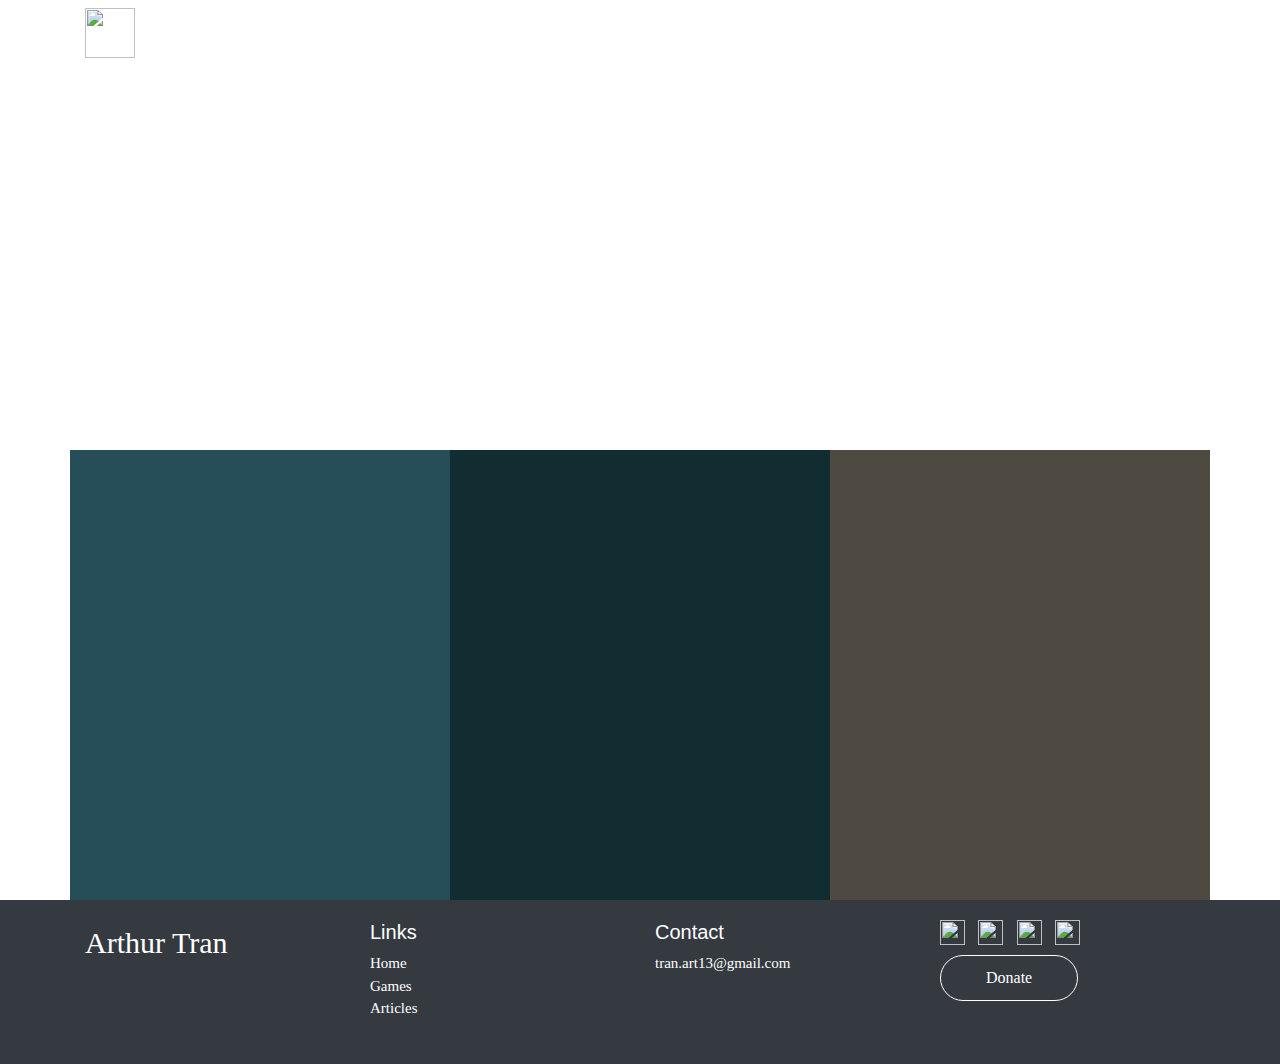
==== index.html @ 09adbec2 "Working on homepage" ====
<!DOCTYPE html>
<html>
<head>
	<meta http-equiv="X-UA-Compatible" content="IE=edge">
	<meta name="viewport" content="width = device-width, initial-scale = 1">

	<link rel="stylesheet" type="text/css" href="css/bootstrap.css">
	<link rel="stylesheet" type="text/css" href="css/main.css">
	<link rel="icon" type="image/png" href="images/iconTab.png">
	<link rel="shortcut icon" type="image/png" href="images/iconTab.png">
	<link rel="shortcut icon" href="Images/iconTab.png" type="image/png">
	<link rel="icon" href="Images/iconTab.png" type="image/png">

	<title>Arthur Tran</title>

</head>
<body>

<!-- The head of the home page -->
<div class="jumbotron-fluid text-center">
	<!-- Navigation Bar -->
	<nav class="navbar navbar-expand-lg navbar-light bg-primary">
		<div class="container">
			<a href="index.html"><img src="images/icon.png" id="iconsNav"></a>
  			<a class="navbar-brand" href="index.html">&nbsp&nbsp&nbspArthur Tran</a>
  			<button class="navbar-toggler" type="button" data-toggle="collapse" data-target="#navbarSupportedContent" aria-controls="navbarSupportedContent" aria-expanded="false" aria-label="Toggle navigation">
    			<span class="navbar-toggler-icon"></span>
  			</button>
  			
  			<div class="collapse navbar-collapse" id="navbarSupportedContent">
    			<ul class="navbar-nav ml-auto">
      				<li class="nav-item active">
        				<a class="nav-link active" href="#">Home</a>
      				</li>
      				<li class="nav-item">
        				<a class="nav-link" href="games.html">Games</a>
      				</li>
      				<li class="nav-item">
        				<a class="nav-link" href="articles.html">Articles</a>
      				</li>
      				<li class="nav-item">
        				<a class="nav-link" href="#">Porfolio</a>
      				</li>
      				<li class="nav-item">
        				<a class="nav-link" href="#">Contact</a>
      				</li>
    			</ul>
			</div>
		</div>
	</nav>

	<div class="container">
		<div class="d-none d-sm-block">
			<h1>Arthur Tran</h1>
		</div>
		<p id="homeHead">
		<!-- Game Developer &nbsp|&nbsp Web Developer &nbsp|&nbsp Java Developer -->
		A guy who writes a lot of code. 
		</p>
	<!-- <p>
		<a href="https://github.com/atran06" target="blank">
			<button type="button" class="btn btn-outline-secondary btn-lg">GitHub</button>
		</a>
		<a href="games.html">
			<button type="button" class="btn btn-outline-secondary btn-lg">Games</button>
		</a>
		<a href="articles.html">
			<button type="button" class="btn btn-outline-secondary btn-lg">Articles</button>
		</a>
		<button data-toggle="collapse" data-target="#headContact" type="button" class="btn btn-outline-secondary btn-lg">Contact</button>
		<div id="headContact" class="collapse">
			<p>
				Email: 
				<address>
					<a href="malito:tran.art13@gmail.com" id="contactHe">tran.art13@gmail.com</a>
				</address>
			</p>
		</div>
	</p> -->
	</div>
</div>

<!-- Body of the page -->
<div class="container text-center">
	<div class="row">

		<!-- <div class="col-xs-12 col-sm-12 col-md-12 col-lg-12 col-xl-12">
			<h3 id="about">Hi!</h3>
			<p id="aboutContent">
				I'm a web and game developer based in San Jose, California. I making and designing things from websites to video games.
			</p>
			<hr>
			<h3 id="about">My Work</h3>
			<p id="aboutContent">
				Check out some other sites I've created and other code I wrote that might be interesting.
			</p>
			<a href="#">
				<button type="button" class="btn btn-outline-dark btn-md" id="roundBtn">Portfolio</button>
			</a>
			<hr>
			<h3 id="about">Games</h3>
			<p id="aboutContent">
				If you like playing games, go checkout some games I've made.
			</p>
			<a href="games.html">
				<button type="button" class="btn btn-outline-dark btn-md" id="roundBtn">Games</button>
			</a>

			<h3 id="about">Business Inquiries</h3>
			<p id="aboutContent">
				I am currently available for freelance work. You can send me an email by clicking the button below.
			</p>
			<a href="mailto:tran.art13@gmail.com">
				<button type="button" class="btn btn-outline-dark btn-md" id="roundBtn">Email me!</button>
			</a> -->

			<div class="col-xs-12 col-sm-12 col-md-4 col-lg-4 col-xl-4" id="left">
				
			</div>

			<div class="col-xs-12 col-sm-12 col-md-4 col-lg-4 col-xl-4" id="middle">
				
			</div>

			<div class="col-xs-12 col-sm-12 col-md-4 col-lg-4 col-xl-4" id="right">
				
			</div>

			<!-- <h3 id="about">Links</h3> -->
			
			<!-- <p id="aboutContentLink"><a href="https://www.youtube.com/channel/UCxjQ1tR8lkMkW-9C2XBiQLQ" target="blank">YouTube</a></p>
			<hr id="aboutSideHome"><br>
			
			<p id="aboutContentLink"><a href="https://www.instagram.com/arthur_tran" target="blank">Instagram</a></p>
			<hr id="aboutSideHome"><br>
			
			<p id="aboutContentLink"><a href="https://github.com/atran06" target="blank">GitHub</a></p>
			<hr id="aboutSideHome"><br>
			
			<p id="aboutContentLink"><a href="https://www.paypal.me/atran06">Donate</a></p>
			<hr id="aboutSideHome"><br> -->

			<!-- <a href="https://www.youtube.com/channel/UCxjQ1tR8lkMkW-9C2XBiQLQ" target="blank">
				<button type="button" class="btn btn-outline-dark btn-md" id="roundBtn">YouTube</button>
			</a>
			<a href="https://www.instagram.com/arthur_tran" target="blank">
				<button type="button" class="btn btn-outline-dark btn-md" id="roundBtn">Instagram</button>
			</a>
			<a href="https://github.com/atran06" target="blank">
				<button type="button" class="btn btn-outline-dark btn-md" id="roundBtn">GitHub</button>
			</a>
			<a href="https://www.paypal.me/atran06">
				<button type="button" class="btn btn-outline-primary btn-md" id="roundBtn">Donate</button>
			</a> -->
		</div>
	</div>
</div>

<div id="footerHome">
	<div class="container">
		<div class="row">
			<div class="col-sm-3">
				<p id="footerHead">Arthur Tran</p>
				<div id="showHide">
					<hr id="footerLine">
				</div>
			</div>

			<div class="col-sm-3">
				<h3 id="footerLinkHead">Links</h3>
				<div id="footerLinks">
					<a id="footLink" href="index.html">Home</a><br>
					<a id="footLink" href="games.html">Games</a><br>
					<a id="footLink" href="articles.html">Articles</a><br>
				</div>
				<br>
				<div id="showHide">
					<hr id="footerLine">
				</div>
			</div>

			<div class="col-sm-3">
				<h3 id="footerLinkHead">Contact</h3>
				<p id="footerLinks">tran.art13@gmail.com</p>
				<br>
				<div id="showHide">
					<hr id="footerLine">
				</div>
			</div>
			<div class="col-md-3">
				<img src="images/ig.png" id="footerIcons">&nbsp&nbsp
				<img src="images/twitter.png" id="footerIcons">&nbsp&nbsp
				<img src="images/youtube.png" id="footerIcons">&nbsp&nbsp
				<img src="images/github.png" id="footerIcons">&nbsp&nbsp
				<br>
				<div class="text-left">
					<a href="https://www.paypal.me/atran06">
						<button type="button" class="btn btn-outline-secondary btn-md" id="roundBtn">Donate</button>	
					</a>
				</div>
			</div>
			<div id="showHide">
					<hr id="footerLine">
			</div>
		</div>
	</div>
</div>

<script src="https://code.jquery.com/jquery-3.2.1.slim.min.js"></script>
<script src="https://maxcdn.bootstrapcdn.com/bootstrap/4.0.0/js/bootstrap.min.js"></script>

</body>
</html>
---- css/main.css ----
@font-face {
	font-family: "Ubuntu";
	src: url("../fonts/ubuntu-regular.ttf");
}
body {
	background-color: white;
}
h1 {
	font-family: "Ubuntu";
	padding-top: 10vh;
	font-size: 100px;
	color: white;
}
p {
	font-family: "Ubuntu";
	font-size: 30px;
	color: white;
	margin: 0;
}
#homeHead {
	font-family: "Ubuntu";
	font-size: 30px;
	color: white;
	padding-bottom: 100px;
}
#feature {
	background-color: #70abaf;
	margin: 0px;
	height: 20vh;
}
#featImg {
	height: 150px;
}
@media (max-width: 548px){
	#feature {
	background-color: #70abaf;
	margin: 0px;
	height: 30vh;
	}
}
@media only screen and (max-width: 768px min-width: 575px) {
	#homeHead {
		font-family: "Ubuntu";
		font-size: 30px;
		color: white;
	}
}
@media only screen and (max-width: 575px) {
	#homeHead {
		font-family: "Ubuntu";
		font-size: 30px;
		color: white;
		margin-top: 100px;
	}
}
#left {
	background-color: #254e58;
	height: 50vh;
}
#middle {
	background-color: #112d32;
	height: 50vh;
}
#right {
	background-color: #4f4a41;
	height: 50vh;
}
#jumboDesc {
	padding-top: 100px;
	font-family: "Ubuntu";
	font-size: 30px;
	color: white;
}
/*The header for the about collumn*/
#about {
	font-family: "Ubuntu";
	padding: 50px 0 10px 0;
	font-size: 30px;
	color: #005c82;
}
/*Styling for the body of the about collumn*/
#aboutContent {
	font-family: "Ubuntu";
	color: black;
	font-size: 20px;
}
/*Styling the links at the collumn*/
#aboutContentLink {
	font-family: "Ubuntu";
	color: black;
	font-size: 18px;
}
/*Title for each post*/
#blogTitle {
	color: black;
	font-family: "Ubuntu";
	font-size: 30px;
	padding: 50px 0 0px 0;
}
/*The date and such under the title*/
#blogCap{
	font-family: "Ubuntu";
	color: black;
	font-size: 15px;
}
/*The body of the posts*/
#blogContent {
	font-family: "Ubuntu";
	font-size: 20px;
	color: black;
}
/*The lines on the side collumn for the home page*/
#aboutSideHome {
	margin: 0;
	padding: 0;
	width: 100%;
}
/*The lines for the side collumn for every other page*/
#aboutSide {
	margin-top: 0;
	border-color: black;
	width: 10%;
}
#footerLine {
	margin-top: 0;
	border-color: white;
	width: 100%;
}
/*Icon styling*/
#icons {
	width: 15px;
	height: 15px;
}
#iconsNav {
	width: 50px;
	height: 50px;
}
/*Headers for the other pages*/
#otherPGHead {
	font-family: "Ubuntu";
	padding-top: 50px;
	font-size: 100px;
	color: black;
}
/*Sub head for the other pages*/
#otherSubHead {
	font-family: "Ubuntu";
	font-size: 20px;
	color: black;
}
/*Drop down style*/
#seeAll {
	padding: 0 0 50px 0;
}
/*links*/
#navLinks {
	font-family: "Ubuntu";
	font-size: 20px;
	color: black;
	padding: 0 10px 0 0;
}
#navLinksOn {
	font-family: "Ubuntu";
	font-size: 20px;
	color: black;
	padding: 0 10px 0 0;
	text-decoration: underline;
}
#contactHe {
	color: white;
	font-size: 20px;
}
#footer {
	margin: 100px 0 0 0;
	padding: 20px 0 20px 0;
	background: #343a40;
}
#footerHome {
	margin: 0 0 0 0;
	padding: 20px 0 20px 0;
	background: #343a40;
}
#footerHead {
	font-size: 30px;
}
#footerLinkHead {
	font-size: 20px;
	color: white;
}
#footerLinks {
	margin: 0;
	color: white;
	font-size: 15px;
	list-style: none;
	text-decoration: none;
}
#footLink {
	color: white;
	transition: all 0.3s ease-in-out;
}
#footLink:hover {
	color: black;
	text-decoration-style: none;
	text-decoration: none;
	transition: all 0.3s ease-in-out;
}
#footerIcons {
	width: 25px;
	height: 25px;
}
#roundBtn {
	border-radius: 500px;
	padding: 10px 45px 10px 45px;
}
#showHide {
	display: none;
}
@media only screen and (max-width: 575px) { 
	#showHide {
		display: block;
	}
}
hr {
	margin-top: 50px;
	border-color: black;
	width: 25%;
}
a {
	font-family: "Ubuntu";
	text-decoration: none;
}		
li {
	font-family: "Ubuntu";
}
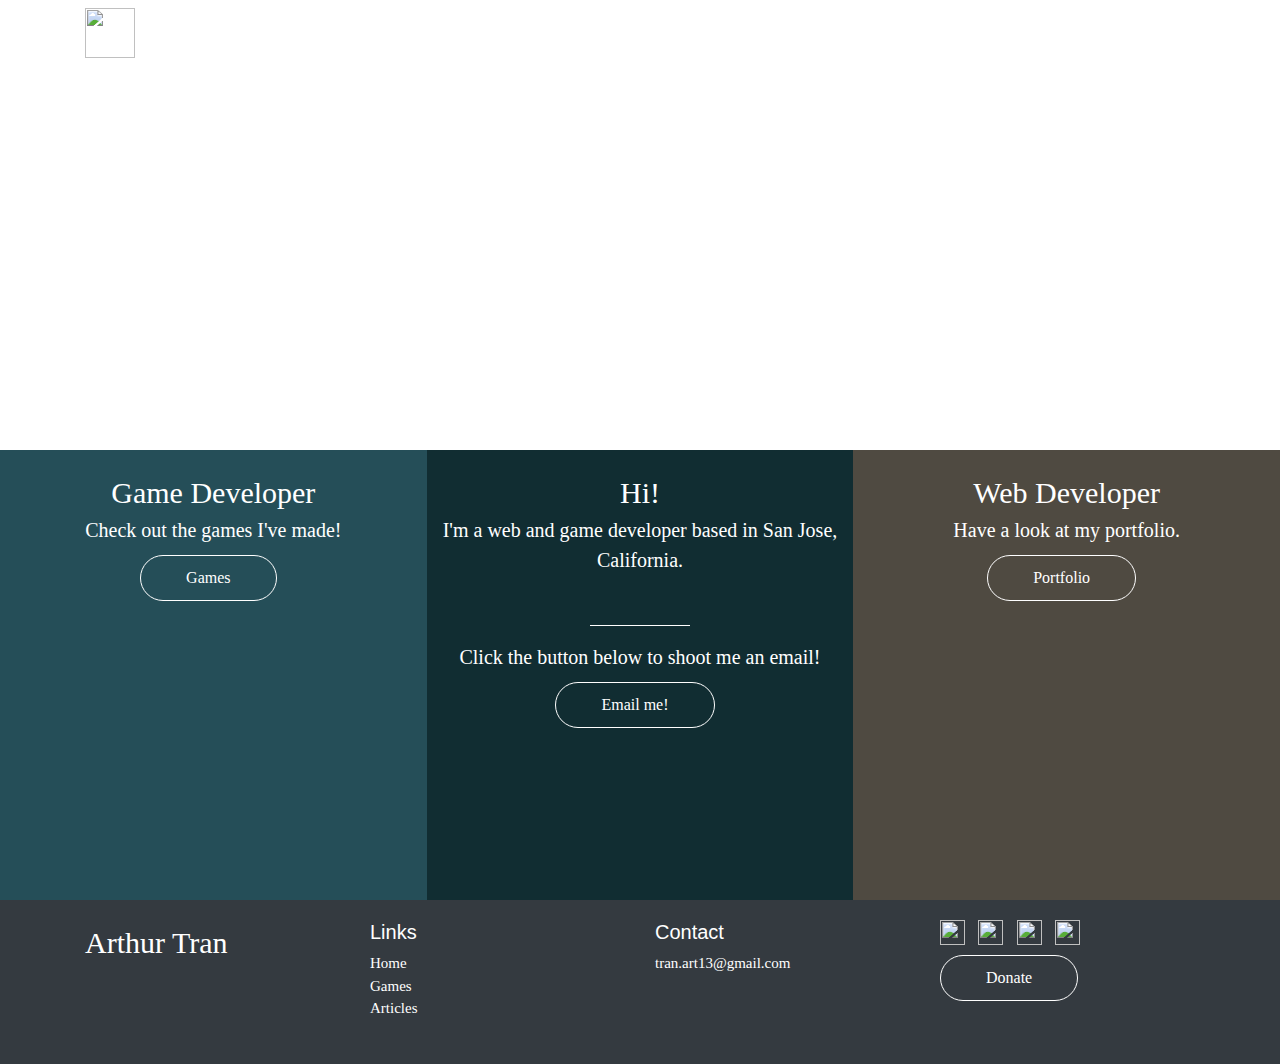
==== commit 8a738964: "Homepage makeover" ====
--- a/index.html
+++ b/index.html
@@ -81,7 +81,7 @@
 </div>
 
 <!-- Body of the page -->
-<div class="container text-center">
+<div class="container-fluid text-center">
 	<div class="row">
 
 		<!-- <div class="col-xs-12 col-sm-12 col-md-12 col-lg-12 col-xl-12">
@@ -115,15 +115,49 @@
 			</a> -->
 
 			<div class="col-xs-12 col-sm-12 col-md-4 col-lg-4 col-xl-4" id="left">
-				
+				<div id="thirdHead">
+					<p>Game Developer</p>
+					<div>
+						<p id="aboutContentWhite">
+							Check out the games I've made!
+						</p>
+						<a href="games.html">
+							<button type="button" class="btn btn-outline-secondary btn-md" id="roundBtn">Games</button>
+						</a>
+					</div>
+				</div>
 			</div>
 
 			<div class="col-xs-12 col-sm-12 col-md-4 col-lg-4 col-xl-4" id="middle">
-				
+				<div id="thirdHead">
+					<p>Hi!</p>
+					<div>
+						<p id="aboutContentWhite">
+							I'm a web and game developer based in San Jose, California.
+						</p>
+							<hr class="white">
+						<p id="aboutContentWhite">	
+							Click the button below to shoot me an email!
+						</p>
+						<a href="mailto:tran.art13@gmail.com">
+							<button type="button" class="btn btn-outline-secondary btn-md" id="roundBtn">Email me!</button>
+						</a>
+					</div>
+				</div>
 			</div>
 
 			<div class="col-xs-12 col-sm-12 col-md-4 col-lg-4 col-xl-4" id="right">
-				
+				<div id="thirdHead">
+					<p>Web Developer</p>
+					<div>
+						<p id="aboutContentWhite">
+							Have a look at my portfolio.
+						</p>
+						<a href="portfolio.html">
+							<button type="button" class="btn btn-outline-secondary btn-md" id="roundBtn">Portfolio</button>
+						</a>
+					</div>
+				</div>
 			</div>
 
 			<!-- <h3 id="about">Links</h3> -->
--- a/css/main.css
+++ b/css/main.css
@@ -22,14 +22,6 @@
 	font-size: 30px;
 	color: white;
 	padding-bottom: 100px;
-}
-#feature {
-	background-color: #70abaf;
-	margin: 0px;
-	height: 20vh;
-}
-#featImg {
-	height: 150px;
 }
 @media (max-width: 548px){
 	#feature {
@@ -53,6 +45,9 @@
 		margin-top: 100px;
 	}
 }
+#thirdHead {
+	padding-top: 20px;
+}
 #left {
 	background-color: #254e58;
 	height: 50vh;
@@ -82,6 +77,11 @@
 #aboutContent {
 	font-family: "Ubuntu";
 	color: black;
+	font-size: 20px;
+}
+#aboutContentWhite {
+	font-family: "Ubuntu";
+	color: white;
 	font-size: 20px;
 }
 /*Styling the links at the collumn*/
@@ -211,9 +211,14 @@
 #roundBtn {
 	border-radius: 500px;
 	padding: 10px 45px 10px 45px;
+	margin-bottom: 10px;
 }
 #showHide {
 	display: none;
+}
+.white {
+	color: white;
+	border-color: white;
 }
 @media only screen and (max-width: 575px) { 
 	#showHide {
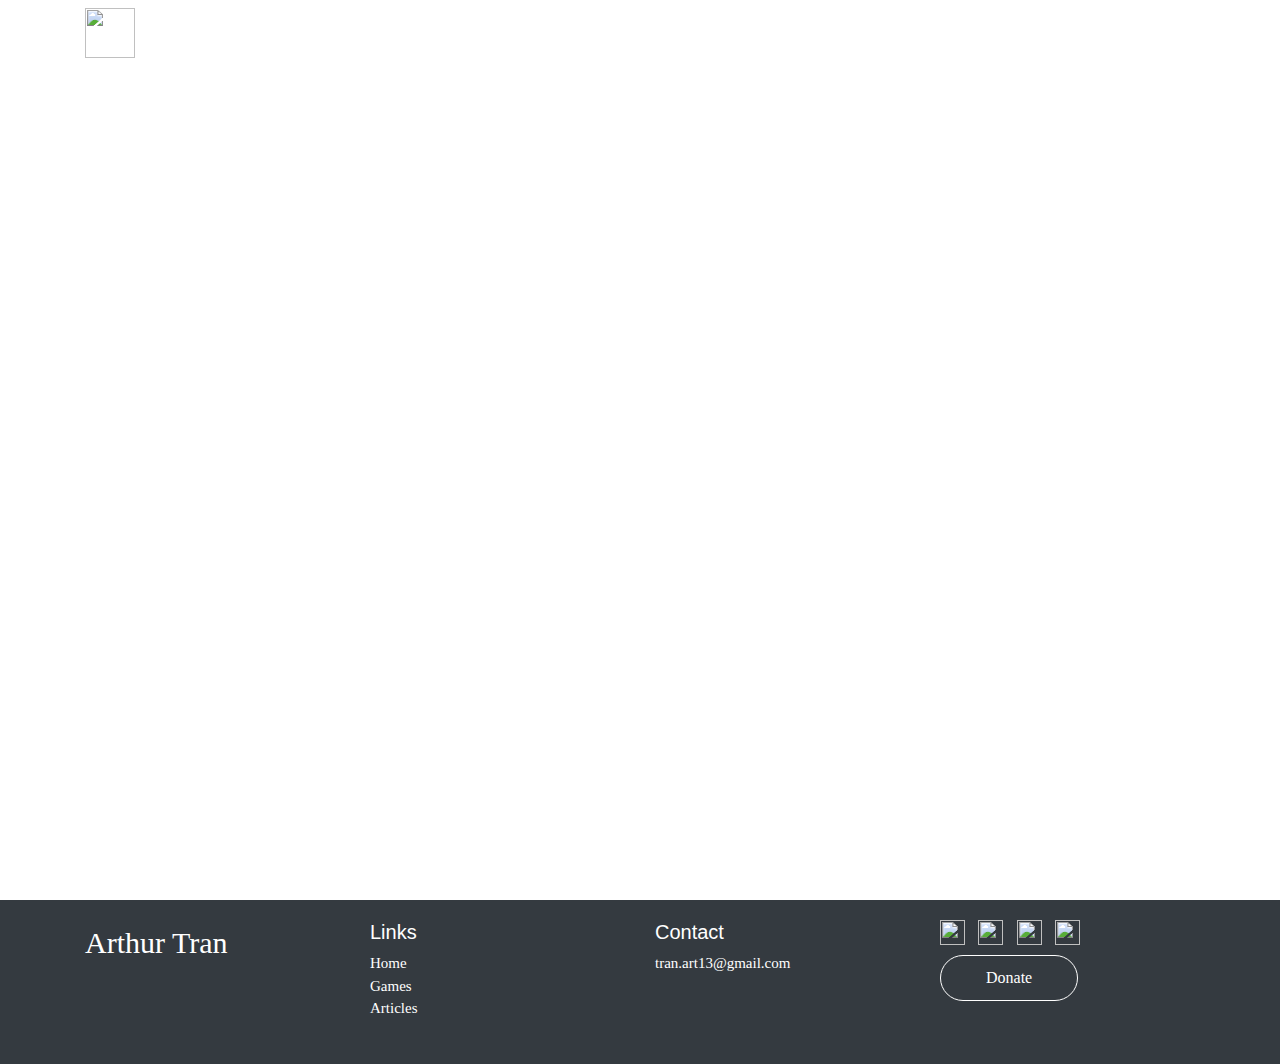
==== commit 7a92f530: "Working on homepage" ====
--- a/index.html
+++ b/index.html
@@ -49,42 +49,44 @@
 		</div>
 	</nav>
 
-	<div class="container">
+	<!-- <div class="container text-right">
 		<div class="d-none d-sm-block">
 			<h1>Arthur Tran</h1>
 		</div>
 		<p id="homeHead">
-		<!-- Game Developer &nbsp|&nbsp Web Developer &nbsp|&nbsp Java Developer -->
-		A guy who writes a lot of code. 
+			A guy who writes a lot of code. 
 		</p>
-	<!-- <p>
-		<a href="https://github.com/atran06" target="blank">
-			<button type="button" class="btn btn-outline-secondary btn-lg">GitHub</button>
-		</a>
-		<a href="games.html">
-			<button type="button" class="btn btn-outline-secondary btn-lg">Games</button>
-		</a>
-		<a href="articles.html">
-			<button type="button" class="btn btn-outline-secondary btn-lg">Articles</button>
-		</a>
-		<button data-toggle="collapse" data-target="#headContact" type="button" class="btn btn-outline-secondary btn-lg">Contact</button>
-		<div id="headContact" class="collapse">
-			<p>
-				Email: 
-				<address>
-					<a href="malito:tran.art13@gmail.com" id="contactHe">tran.art13@gmail.com</a>
-				</address>
+		<button type="button" class="btn btn-outline-dark btn-md" id="roundBtn2">Email me!</button>
+	</div> -->
+
+	<div class="d-none d-md-block">
+		<div class="container text-right">
+				<h1>Arthur Tran</h1>
+			<p id="homeHead">
+				A guy who writes a lot of code. 
 			</p>
+			<a href="mailto:tran.art13@gmail.com">
+				<button type="button" class="btn btn-outline-dark btn-md" id="roundBtn2">Email me!</button>
+			</a>
 		</div>
-	</p> -->
+	</div>
+
+	<div class="d-md-none">
+		<div class="container text-center">
+			<h1>Arthur Tran</h1>
+			<p id="homeHead">
+				A guy who writes a lot of code. 
+			</p>
+			<button type="button" class="btn btn-outline-dark btn-md" id="roundBtn2">Email me!</button>
+		</div>
 	</div>
 </div>
 
 <!-- Body of the page -->
-<div class="container-fluid text-center">
+<!-- <div class="container-fluid text-center">
 	<div class="row">
 
-		<!-- <div class="col-xs-12 col-sm-12 col-md-12 col-lg-12 col-xl-12">
+		<div class="col-xs-12 col-sm-12 col-md-12 col-lg-12 col-xl-12">
 			<h3 id="about">Hi!</h3>
 			<p id="aboutContent">
 				I'm a web and game developer based in San Jose, California. I making and designing things from websites to video games.
@@ -112,69 +114,11 @@
 			</p>
 			<a href="mailto:tran.art13@gmail.com">
 				<button type="button" class="btn btn-outline-dark btn-md" id="roundBtn">Email me!</button>
-			</a> -->
+			</a>
 
-			<div class="col-xs-12 col-sm-12 col-md-4 col-lg-4 col-xl-4" id="left">
-				<div id="thirdHead">
-					<p>Game Developer</p>
-					<div>
-						<p id="aboutContentWhite">
-							Check out the games I've made!
-						</p>
-						<a href="games.html">
-							<button type="button" class="btn btn-outline-secondary btn-md" id="roundBtn">Games</button>
-						</a>
-					</div>
-				</div>
-			</div>
+			<h3 id="about">Links</h3>
 
-			<div class="col-xs-12 col-sm-12 col-md-4 col-lg-4 col-xl-4" id="middle">
-				<div id="thirdHead">
-					<p>Hi!</p>
-					<div>
-						<p id="aboutContentWhite">
-							I'm a web and game developer based in San Jose, California.
-						</p>
-							<hr class="white">
-						<p id="aboutContentWhite">	
-							Click the button below to shoot me an email!
-						</p>
-						<a href="mailto:tran.art13@gmail.com">
-							<button type="button" class="btn btn-outline-secondary btn-md" id="roundBtn">Email me!</button>
-						</a>
-					</div>
-				</div>
-			</div>
-
-			<div class="col-xs-12 col-sm-12 col-md-4 col-lg-4 col-xl-4" id="right">
-				<div id="thirdHead">
-					<p>Web Developer</p>
-					<div>
-						<p id="aboutContentWhite">
-							Have a look at my portfolio.
-						</p>
-						<a href="portfolio.html">
-							<button type="button" class="btn btn-outline-secondary btn-md" id="roundBtn">Portfolio</button>
-						</a>
-					</div>
-				</div>
-			</div>
-
-			<!-- <h3 id="about">Links</h3> -->
-			
-			<!-- <p id="aboutContentLink"><a href="https://www.youtube.com/channel/UCxjQ1tR8lkMkW-9C2XBiQLQ" target="blank">YouTube</a></p>
-			<hr id="aboutSideHome"><br>
-			
-			<p id="aboutContentLink"><a href="https://www.instagram.com/arthur_tran" target="blank">Instagram</a></p>
-			<hr id="aboutSideHome"><br>
-			
-			<p id="aboutContentLink"><a href="https://github.com/atran06" target="blank">GitHub</a></p>
-			<hr id="aboutSideHome"><br>
-			
-			<p id="aboutContentLink"><a href="https://www.paypal.me/atran06">Donate</a></p>
-			<hr id="aboutSideHome"><br> -->
-
-			<!-- <a href="https://www.youtube.com/channel/UCxjQ1tR8lkMkW-9C2XBiQLQ" target="blank">
+			<a href="https://www.youtube.com/channel/UCxjQ1tR8lkMkW-9C2XBiQLQ" target="blank">
 				<button type="button" class="btn btn-outline-dark btn-md" id="roundBtn">YouTube</button>
 			</a>
 			<a href="https://www.instagram.com/arthur_tran" target="blank">
@@ -185,10 +129,10 @@
 			</a>
 			<a href="https://www.paypal.me/atran06">
 				<button type="button" class="btn btn-outline-primary btn-md" id="roundBtn">Donate</button>
-			</a> -->
+			</a>
 		</div>
 	</div>
-</div>
+</div> -->
 
 <div id="footerHome">
 	<div class="container">
--- a/css/main.css
+++ b/css/main.css
@@ -7,8 +7,8 @@
 }
 h1 {
 	font-family: "Ubuntu";
-	padding-top: 10vh;
 	font-size: 100px;
+	padding-top: 30%;
 	color: white;
 }
 p {
@@ -21,7 +21,7 @@
 	font-family: "Ubuntu";
 	font-size: 30px;
 	color: white;
-	padding-bottom: 100px;
+	padding-bottom: 30px;
 }
 @media (max-width: 548px){
 	#feature {
@@ -30,21 +30,6 @@
 	height: 30vh;
 	}
 }
-@media only screen and (max-width: 768px min-width: 575px) {
-	#homeHead {
-		font-family: "Ubuntu";
-		font-size: 30px;
-		color: white;
-	}
-}
-@media only screen and (max-width: 575px) {
-	#homeHead {
-		font-family: "Ubuntu";
-		font-size: 30px;
-		color: white;
-		margin-top: 100px;
-	}
-}
 #thirdHead {
 	padding-top: 20px;
 }
@@ -213,6 +198,12 @@
 	padding: 10px 45px 10px 45px;
 	margin-bottom: 10px;
 }
+#roundBtn2 {
+	font-size: 20px;
+	border-radius: 10px;
+	padding: 10px 45px 10px 45px;
+	margin: 0;
+}
 #showHide {
 	display: none;
 }
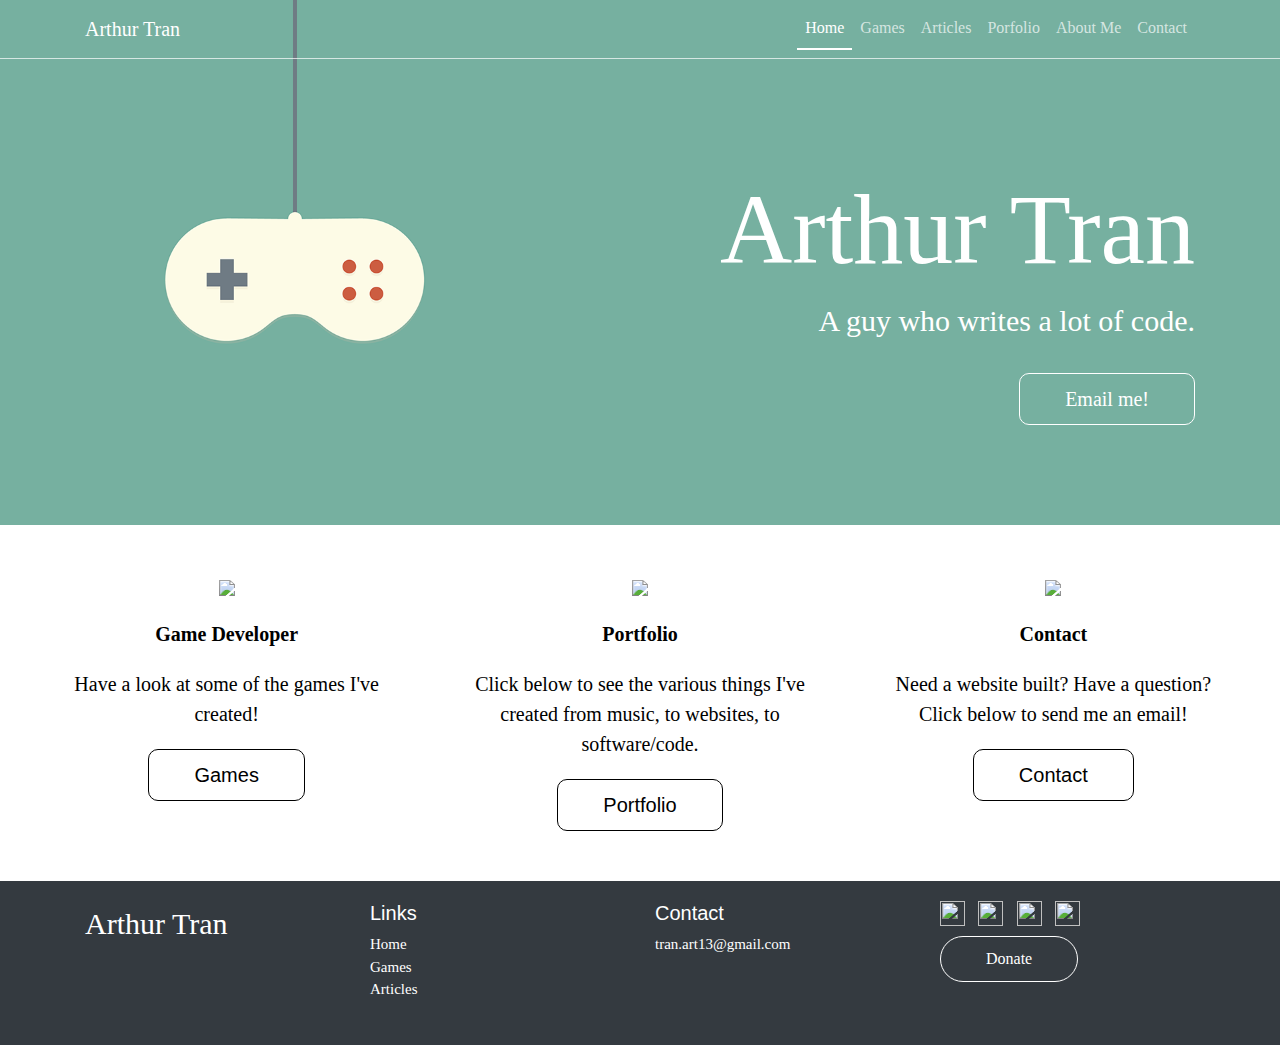
==== commit c88b62e1: "Finished homepage" ====
--- a/index.html
+++ b/index.html
@@ -4,8 +4,11 @@
 	<meta http-equiv="X-UA-Compatible" content="IE=edge">
 	<meta name="viewport" content="width = device-width, initial-scale = 1">
 
+	<!-- Stylesheets -->
 	<link rel="stylesheet" type="text/css" href="css/bootstrap.css">
 	<link rel="stylesheet" type="text/css" href="css/main.css">
+	
+	<!-- Tab icons -->
 	<link rel="icon" type="image/png" href="images/iconTab.png">
 	<link rel="shortcut icon" type="image/png" href="images/iconTab.png">
 	<link rel="shortcut icon" href="Images/iconTab.png" type="image/png">
@@ -21,12 +24,13 @@
 	<!-- Navigation Bar -->
 	<nav class="navbar navbar-expand-lg navbar-light bg-primary">
 		<div class="container">
-			<a href="index.html"><img src="images/icon.png" id="iconsNav"></a>
-  			<a class="navbar-brand" href="index.html">&nbsp&nbsp&nbspArthur Tran</a>
+			<!-- <a href="index.html"><img src="images/icon.png" id="iconsNav"></a> -->
+  			<a class="navbar-brand" href="index.html">Arthur Tran</a>
   			<button class="navbar-toggler" type="button" data-toggle="collapse" data-target="#navbarSupportedContent" aria-controls="navbarSupportedContent" aria-expanded="false" aria-label="Toggle navigation">
     			<span class="navbar-toggler-icon"></span>
   			</button>
   			
+  			<!-- Collapse button on small screens -->
   			<div class="collapse navbar-collapse" id="navbarSupportedContent">
     			<ul class="navbar-nav ml-auto">
       				<li class="nav-item active">
@@ -40,6 +44,9 @@
       				</li>
       				<li class="nav-item">
         				<a class="nav-link" href="#">Porfolio</a>
+      				</li>
+      				<li class="nav-item">
+        				<a class="nav-link" href="#">About Me</a>
       				</li>
       				<li class="nav-item">
         				<a class="nav-link" href="#">Contact</a>
@@ -66,18 +73,57 @@
 				A guy who writes a lot of code. 
 			</p>
 			<a href="mailto:tran.art13@gmail.com">
-				<button type="button" class="btn btn-outline-dark btn-md" id="roundBtn2">Email me!</button>
-			</a>
-		</div>
-	</div>
-
+				<button type="button" class="btn btn-outline-white btn-md" id="roundBtn2">Email me!</button>
+			</a>
+		</div>
+	</div>
+
+	<!-- Show only on smaller screen sizes -->
 	<div class="d-md-none">
-		<div class="container text-center">
-			<h1>Arthur Tran</h1>
+		<div class="container">
+				<h1>Arthur Tran</h1>
 			<p id="homeHead">
 				A guy who writes a lot of code. 
 			</p>
-			<button type="button" class="btn btn-outline-dark btn-md" id="roundBtn2">Email me!</button>
+			<a href="mailto:tran.art13@gmail.com">
+				<button type="button" class="btn btn-outline-white btn-md" id="roundBtn2">Email me!</button>
+			</a>
+		</div>
+	</div>
+</div>
+
+<div class="container-fluid2 text-center">
+	<div class="row">
+		<div class="col-sm-4">
+			<img src="images/games2.png" class="img-thumbnail">
+			<p id="aboutContent">
+				<strong>Game Developer</strong>
+			</p>
+			<p id="aboutContentBot">
+				Have a look at some of the games I've created!
+			</p>
+			<button type="button" class="btn btn-outline-dark btn-md" id="roundBtn2">Games</button>
+		</div>
+		<div class="col-sm-4">
+			<img src="images/portfolio.png" class="img-thumbnail">
+			<p id="aboutContent">
+				<strong>Portfolio</strong>
+			</p>
+			<p id="aboutContentBot">
+				Click below to see the various things I've created from music, to websites, to software/code.
+			</p>
+			<button type="button" class="btn btn-outline-dark btn-md" id="roundBtn2">Portfolio</button>
+		</div>
+		<div class="col-sm-4">
+			<img src="images/contact.png" class="img-thumbnail">
+			<p id="aboutContent">
+				<strong>Contact</strong>
+			</p>
+			<p id="aboutContentBot">
+				Need a website built? Have a question?<br>
+				Click below to send me an email!
+			</p>
+			<button type="button" class="btn btn-outline-dark btn-md" id="roundBtn2">Contact</button>
 		</div>
 	</div>
 </div>
@@ -134,6 +180,7 @@
 	</div>
 </div> -->
 
+<!-- Footer -->
 <div id="footerHome">
 	<div class="container">
 		<div class="row">
--- a/css/main.css
+++ b/css/main.css
@@ -8,7 +8,7 @@
 h1 {
 	font-family: "Ubuntu";
 	font-size: 100px;
-	padding-top: 30%;
+	padding-top: 10%;
 	color: white;
 }
 p {
@@ -62,6 +62,13 @@
 #aboutContent {
 	font-family: "Ubuntu";
 	color: black;
+	padding: 20px 10px 0 10px;
+	font-size: 20px;
+}
+#aboutContentBot {
+	font-family: "Ubuntu";
+	color: black;
+	padding: 20px 10px 20px 10px;
 	font-size: 20px;
 }
 #aboutContentWhite {
@@ -202,7 +209,7 @@
 	font-size: 20px;
 	border-radius: 10px;
 	padding: 10px 45px 10px 45px;
-	margin: 0;
+	margin: 0 0 50px 0;
 }
 #showHide {
 	display: none;
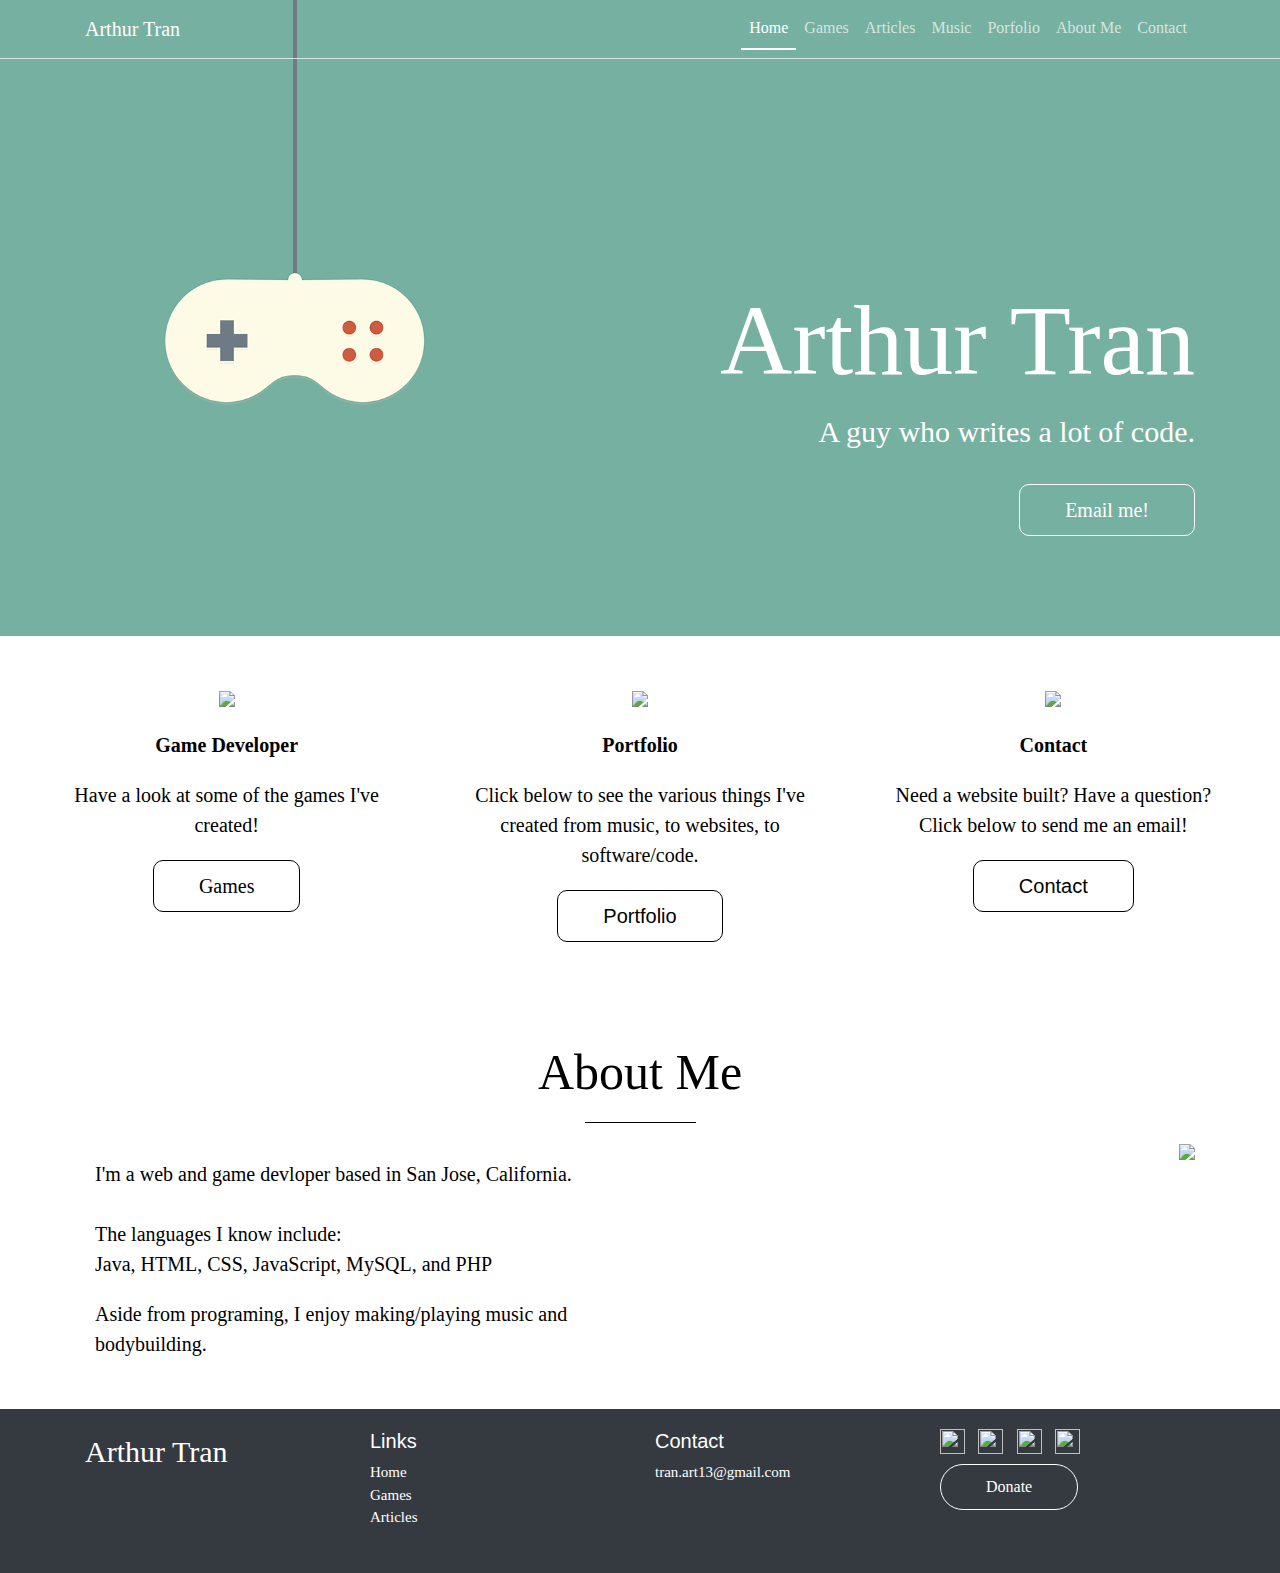
==== commit d54aded6: "Added contact page" ====
--- a/index.html
+++ b/index.html
@@ -43,13 +43,16 @@
         				<a class="nav-link" href="articles.html">Articles</a>
       				</li>
       				<li class="nav-item">
+        				<a class="nav-link" href="music.html">Music</a>
+      				</li>
+      				<li class="nav-item">
         				<a class="nav-link" href="#">Porfolio</a>
       				</li>
       				<li class="nav-item">
-        				<a class="nav-link" href="#">About Me</a>
-      				</li>
-      				<li class="nav-item">
-        				<a class="nav-link" href="#">Contact</a>
+        				<a class="nav-link" href="#aboutMe">About Me</a>
+      				</li>
+      				<li class="nav-item">
+        				<a class="nav-link" href="contact.html">Contact</a>
       				</li>
     			</ul>
 			</div>
@@ -102,7 +105,9 @@
 			<p id="aboutContentBot">
 				Have a look at some of the games I've created!
 			</p>
-			<button type="button" class="btn btn-outline-dark btn-md" id="roundBtn2">Games</button>
+			<a href="games.html">
+				<button type="button" class="btn btn-outline-dark btn-md" id="roundBtn2">Games</button>
+			</a>
 		</div>
 		<div class="col-sm-4">
 			<img src="images/portfolio.png" class="img-thumbnail">
@@ -124,6 +129,32 @@
 				Click below to send me an email!
 			</p>
 			<button type="button" class="btn btn-outline-dark btn-md" id="roundBtn2">Contact</button>
+		</div>
+	</div>
+</div>
+
+<div id="aboutMe">
+	<div class="container">
+		<div class="text-center">
+			<h1 id="musicCategory">About Me</h1>
+			<hr id="aboutSide">
+		</div>
+		<div class="row">
+			<div class="col-lg-6">
+				<p id="aboutContent">
+					I'm a web and game devloper based in San Jose, California.
+					<br>
+					<br>
+					The languages I know include: <br>
+					Java, HTML, CSS, JavaScript, MySQL, and PHP 
+					<p id="aboutContent">
+						Aside from programing, I enjoy making/playing music and bodybuilding.
+					</p>
+				</p>
+			</div>
+			<div class="col-lg-6 text-right">
+				<img src="images/contact.png" id="smaller">
+			</div>
 		</div>
 	</div>
 </div>
@@ -232,7 +263,24 @@
 </div>
 
 <script src="https://code.jquery.com/jquery-3.2.1.slim.min.js"></script>
+<script src="https://ajax.googleapis.com/ajax/libs/jquery/1.10.2/jquery.min.js"></script>
 <script src="https://maxcdn.bootstrapcdn.com/bootstrap/4.0.0/js/bootstrap.min.js"></script>
+<script>
+	$(function() {
+	  	$('a[href*=#]:not([href=#])').click(function() {
+	   		if (location.pathname.replace(/^\//,'') == this.pathname.replace(/^\//,'') && location.hostname == this.hostname) {
+	      	var target = $(this.hash);
+	      	target = target.length ? target : $('[name=' + this.hash.slice(1) +']');
+	      	if (target.length) {
+	        	$('html,body').animate({
+	          		scrollTop: target.offset().top
+	        }, 1000);
+	        return false;
+	      		}
+	    	}
+	  	});
+	});
+</script>
 
 </body>
 </html>
--- a/css/main.css
+++ b/css/main.css
@@ -11,11 +11,22 @@
 	padding-top: 10%;
 	color: white;
 }
+@media (max-width: 1537px) {
+	h1 {
+	font-family: "Ubuntu";
+	font-size: 100px;
+	padding-top: 20%;
+	color: white;
+	}
+}
 p {
 	font-family: "Ubuntu";
 	font-size: 30px;
 	color: white;
 	margin: 0;
+}
+#contactTopMargin {
+	margin-top: 50px; 
 }
 #homeHead {
 	font-family: "Ubuntu";
@@ -30,20 +41,17 @@
 	height: 30vh;
 	}
 }
-#thirdHead {
-	padding-top: 20px;
-}
-#left {
-	background-color: #254e58;
-	height: 50vh;
-}
-#middle {
-	background-color: #112d32;
-	height: 50vh;
-}
-#right {
-	background-color: #4f4a41;
-	height: 50vh;
+#musicName {
+	font-family: "Ubuntu";
+	color: black;
+	padding: 20px 0 0 0px;
+	font-size: 20px;
+}
+#musicCategory {
+	color: black;
+	font-family: "Ubuntu";
+	padding-top: 50px;
+	font-size: 50px;
 }
 #jumboDesc {
 	padding-top: 100px;
@@ -82,6 +90,14 @@
 	color: black;
 	font-size: 18px;
 }
+#smaller {
+	width: 300px;
+}
+@media (max-width: 548px){
+	#smaller {
+		display: none;
+	}
+}
 /*Title for each post*/
 #blogTitle {
 	color: black;
@@ -101,15 +117,9 @@
 	font-size: 20px;
 	color: black;
 }
-/*The lines on the side collumn for the home page*/
-#aboutSideHome {
-	margin: 0;
-	padding: 0;
-	width: 100%;
-}
 /*The lines for the side collumn for every other page*/
 #aboutSide {
-	margin-top: 0;
+	margin-top: 20px;
 	border-color: black;
 	width: 10%;
 }
@@ -168,7 +178,7 @@
 	background: #343a40;
 }
 #footerHome {
-	margin: 0 0 0 0;
+	margin: 50px 0 0 0;
 	padding: 20px 0 20px 0;
 	background: #343a40;
 }
@@ -218,6 +228,10 @@
 	color: white;
 	border-color: white;
 }
+.noSpace {
+	margin: 0;
+	padding: 0;
+}
 @media only screen and (max-width: 575px) { 
 	#showHide {
 		display: block;
@@ -234,4 +248,8 @@
 }		
 li {
 	font-family: "Ubuntu";
-}	+}
+audio {
+	padding-top: 50px;
+	width: 420px;
+}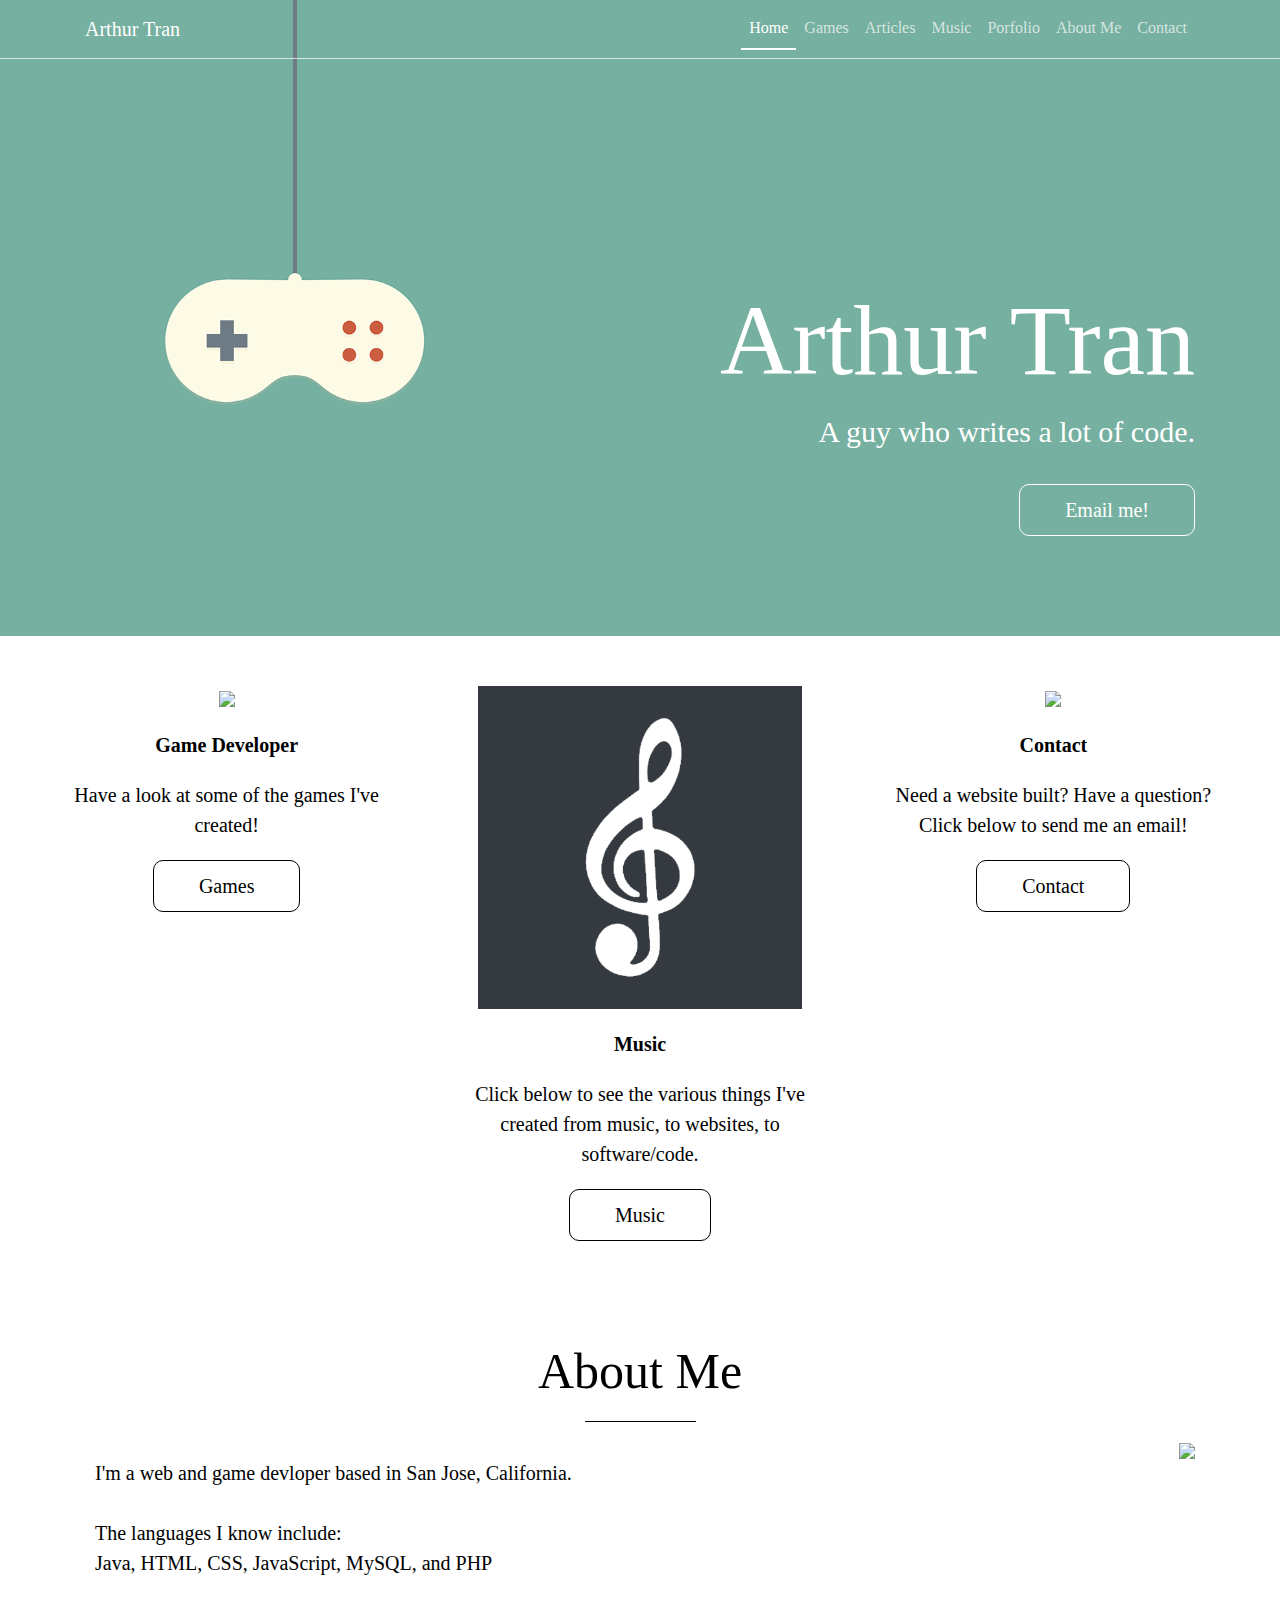
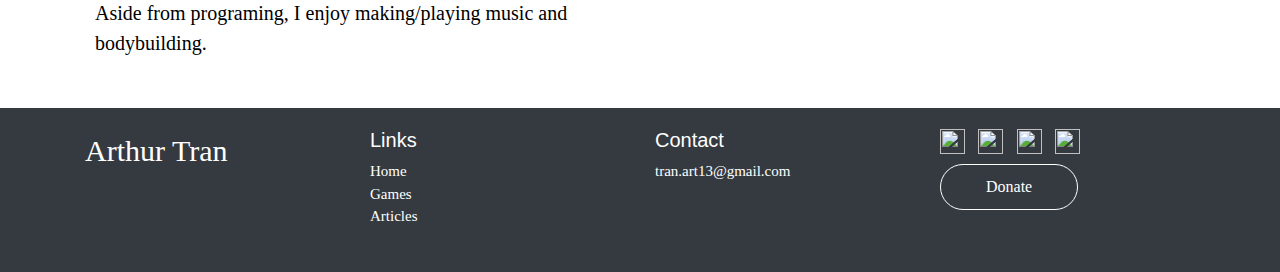
==== commit 804699e4: "Changed music image" ====
--- a/index.html
+++ b/index.html
@@ -75,7 +75,7 @@
 			<p id="homeHead">
 				A guy who writes a lot of code. 
 			</p>
-			<a href="mailto:tran.art13@gmail.com">
+			<a href="contact.html">
 				<button type="button" class="btn btn-outline-white btn-md" id="roundBtn2">Email me!</button>
 			</a>
 		</div>
@@ -88,7 +88,7 @@
 			<p id="homeHead">
 				A guy who writes a lot of code. 
 			</p>
-			<a href="mailto:tran.art13@gmail.com">
+			<a href="contact.html">
 				<button type="button" class="btn btn-outline-white btn-md" id="roundBtn2">Email me!</button>
 			</a>
 		</div>
@@ -110,14 +110,16 @@
 			</a>
 		</div>
 		<div class="col-sm-4">
-			<img src="images/portfolio.png" class="img-thumbnail">
-			<p id="aboutContent">
-				<strong>Portfolio</strong>
+			<img src="images/music.png" class="img-thumbnail">
+			<p id="aboutContent">
+				<strong>Music</strong>
 			</p>
 			<p id="aboutContentBot">
 				Click below to see the various things I've created from music, to websites, to software/code.
 			</p>
-			<button type="button" class="btn btn-outline-dark btn-md" id="roundBtn2">Portfolio</button>
+			<a href="music.html">
+				<button type="button" class="btn btn-outline-dark btn-md" id="roundBtn2">Music</button>
+			</a>
 		</div>
 		<div class="col-sm-4">
 			<img src="images/contact.png" class="img-thumbnail">
@@ -128,7 +130,9 @@
 				Need a website built? Have a question?<br>
 				Click below to send me an email!
 			</p>
-			<button type="button" class="btn btn-outline-dark btn-md" id="roundBtn2">Contact</button>
+			<a href="contact.html">
+				<button type="button" class="btn btn-outline-dark btn-md" id="roundBtn2">Contact</button>
+			</a>
 		</div>
 	</div>
 </div>
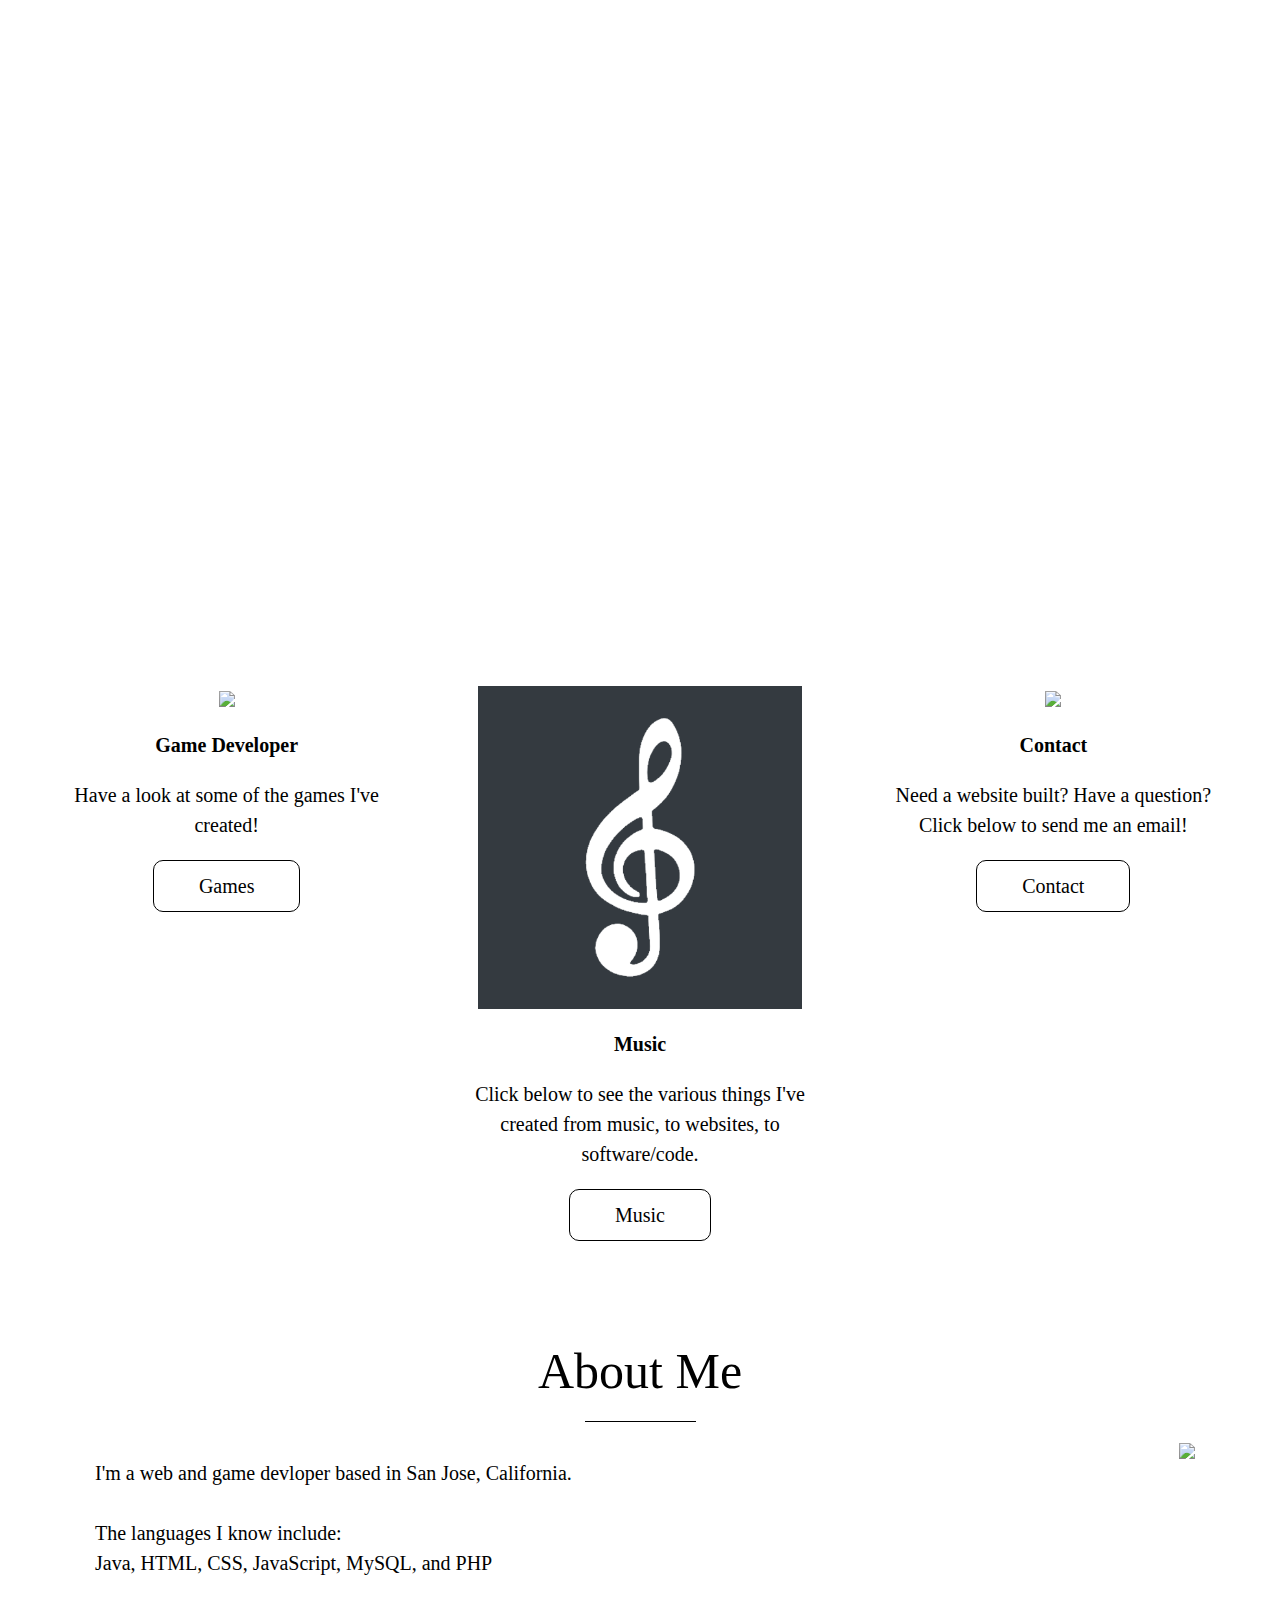
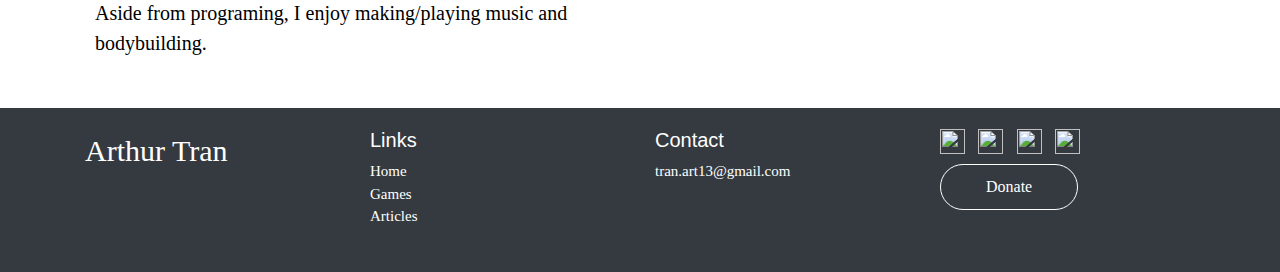
==== commit 8a5e0a1d: "Cosmetic changes to index" ====
--- a/index.html
+++ b/index.html
@@ -7,7 +7,7 @@
 	<!-- Stylesheets -->
 	<link rel="stylesheet" type="text/css" href="css/bootstrap.css">
 	<link rel="stylesheet" type="text/css" href="css/main.css">
-	
+
 	<!-- Tab icons -->
 	<link rel="icon" type="image/png" href="images/iconTab.png">
 	<link rel="shortcut icon" type="image/png" href="images/iconTab.png">
@@ -29,7 +29,7 @@
   			<button class="navbar-toggler" type="button" data-toggle="collapse" data-target="#navbarSupportedContent" aria-controls="navbarSupportedContent" aria-expanded="false" aria-label="Toggle navigation">
     			<span class="navbar-toggler-icon"></span>
   			</button>
-  			
+
   			<!-- Collapse button on small screens -->
   			<div class="collapse navbar-collapse" id="navbarSupportedContent">
     			<ul class="navbar-nav ml-auto">
@@ -46,7 +46,7 @@
         				<a class="nav-link" href="music.html">Music</a>
       				</li>
       				<li class="nav-item">
-        				<a class="nav-link" href="#">Porfolio</a>
+        				<a class="nav-link" href="projects.html">Projects</a>
       				</li>
       				<li class="nav-item">
         				<a class="nav-link" href="#aboutMe">About Me</a>
@@ -64,7 +64,7 @@
 			<h1>Arthur Tran</h1>
 		</div>
 		<p id="homeHead">
-			A guy who writes a lot of code. 
+			A guy who writes a lot of code.
 		</p>
 		<button type="button" class="btn btn-outline-dark btn-md" id="roundBtn2">Email me!</button>
 	</div> -->
@@ -73,7 +73,7 @@
 		<div class="container text-right">
 				<h1>Arthur Tran</h1>
 			<p id="homeHead">
-				A guy who writes a lot of code. 
+				A guy who writes a lot of code.
 			</p>
 			<a href="contact.html">
 				<button type="button" class="btn btn-outline-white btn-md" id="roundBtn2">Email me!</button>
@@ -86,7 +86,7 @@
 		<div class="container">
 				<h1>Arthur Tran</h1>
 			<p id="homeHead">
-				A guy who writes a lot of code. 
+				A guy who writes a lot of code.
 			</p>
 			<a href="contact.html">
 				<button type="button" class="btn btn-outline-white btn-md" id="roundBtn2">Email me!</button>
@@ -150,7 +150,7 @@
 					<br>
 					<br>
 					The languages I know include: <br>
-					Java, HTML, CSS, JavaScript, MySQL, and PHP 
+					Java, HTML, CSS, JavaScript, MySQL, and PHP
 					<p id="aboutContent">
 						Aside from programing, I enjoy making/playing music and bodybuilding.
 					</p>
@@ -255,7 +255,7 @@
 				<br>
 				<div class="text-left">
 					<a href="https://www.paypal.me/atran06">
-						<button type="button" class="btn btn-outline-secondary btn-md" id="roundBtn">Donate</button>	
+						<button type="button" class="btn btn-outline-secondary btn-md" id="roundBtn">Donate</button>
 					</a>
 				</div>
 			</div>
@@ -288,4 +288,3 @@
 
 </body>
 </html>
-
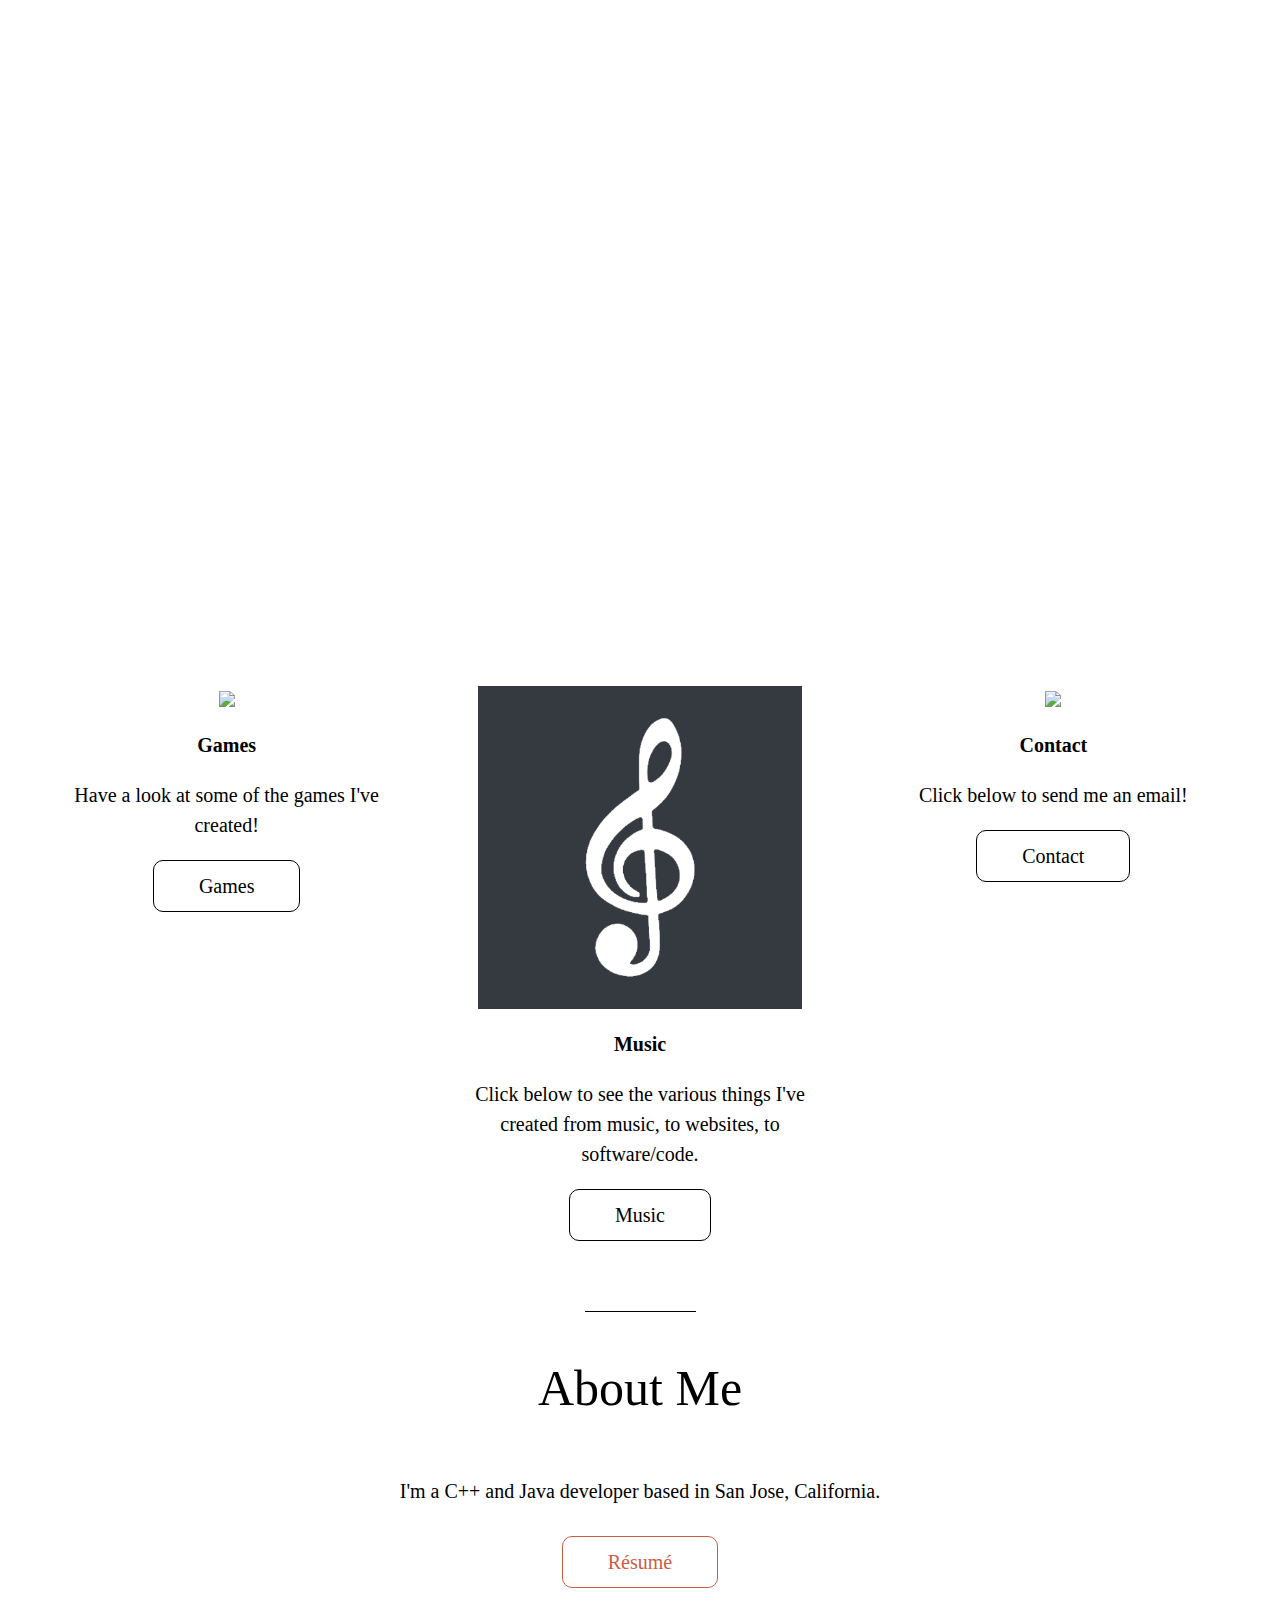
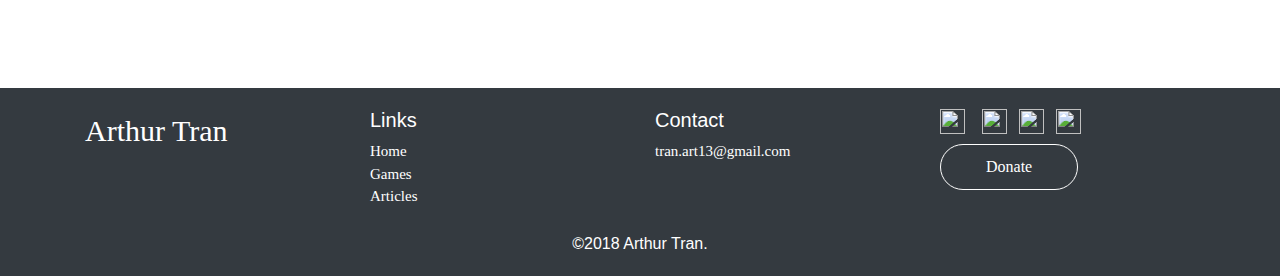
==== commit dc10ed72: "Cosmetic changes to home page" ====
--- a/index.html
+++ b/index.html
@@ -32,29 +32,29 @@
 
   			<!-- Collapse button on small screens -->
   			<div class="collapse navbar-collapse" id="navbarSupportedContent">
-    			<ul class="navbar-nav ml-auto">
-      				<li class="nav-item active">
-        				<a class="nav-link active" href="#">Home</a>
-      				</li>
-      				<li class="nav-item">
-        				<a class="nav-link" href="games.html">Games</a>
-      				</li>
-      				<li class="nav-item">
-        				<a class="nav-link" href="articles.html">Articles</a>
-      				</li>
-      				<li class="nav-item">
-        				<a class="nav-link" href="music.html">Music</a>
-      				</li>
-      				<li class="nav-item">
-        				<a class="nav-link" href="projects.html">Projects</a>
-      				</li>
-      				<li class="nav-item">
-        				<a class="nav-link" href="#aboutMe">About Me</a>
-      				</li>
-      				<li class="nav-item">
-        				<a class="nav-link" href="contact.html">Contact</a>
-      				</li>
-    			</ul>
+	    			<ul class="navbar-nav ml-auto">
+	      			<li class="nav-item active">
+	        				<a class="nav-link active" href="#">Home</a>
+	      			</li>
+	      			<li class="nav-item">
+	        				<a class="nav-link" href="games.html">Games</a>
+	      			</li>
+	      			<li class="nav-item">
+	        				<a class="nav-link" href="articles.html">Articles</a>
+	      			</li>
+	      			<li class="nav-item">
+	        				<a class="nav-link" href="music.html">Music</a>
+	      			</li>
+	      			<li class="nav-item">
+	        				<a class="nav-link" href="projects.html">Projects</a>
+	      			</li>
+	      			<li class="nav-item">
+	        				<a class="nav-link" href="#aboutMe">About Me</a>
+	      			</li>
+	      			<li class="nav-item">
+	        				<a class="nav-link" href="contact.html">Contact</a>
+	      			</li>
+	    			</ul>
 			</div>
 		</div>
 	</nav>
@@ -71,9 +71,9 @@
 
 	<div class="d-none d-md-block">
 		<div class="container text-right">
-				<h1>Arthur Tran</h1>
+			<h1>Arthur Tran</h1>
 			<p id="homeHead">
-				A guy who writes a lot of code.
+				Musician &bull; Programmer &bull; Bodybuilder
 			</p>
 			<a href="contact.html">
 				<button type="button" class="btn btn-outline-white btn-md" id="roundBtn2">Email me!</button>
@@ -84,7 +84,7 @@
 	<!-- Show only on smaller screen sizes -->
 	<div class="d-md-none">
 		<div class="container">
-				<h1>Arthur Tran</h1>
+			<h1>Arthur Tran</h1>
 			<p id="homeHead">
 				A guy who writes a lot of code.
 			</p>
@@ -100,7 +100,7 @@
 		<div class="col-sm-4">
 			<img src="images/games2.png" class="img-thumbnail">
 			<p id="aboutContent">
-				<strong>Game Developer</strong>
+				<strong>Games</strong>
 			</p>
 			<p id="aboutContentBot">
 				Have a look at some of the games I've created!
@@ -127,7 +127,7 @@
 				<strong>Contact</strong>
 			</p>
 			<p id="aboutContentBot">
-				Need a website built? Have a question?<br>
+				<!-- Need a website built? Have a question?<br> -->
 				Click below to send me an email!
 			</p>
 			<a href="contact.html">
@@ -137,28 +137,31 @@
 	</div>
 </div>
 
-<div id="aboutMe">
-	<div class="container">
+<div id="aboutMe" style="padding: 0px 0 0 0;">
+	<div class="container" style="margin-bottom: 50px;">
 		<div class="text-center">
-			<h1 id="musicCategory">About Me</h1>
-			<hr id="aboutSide">
-		</div>
-		<div class="row">
-			<div class="col-lg-6">
-				<p id="aboutContent">
-					I'm a web and game devloper based in San Jose, California.
-					<br>
-					<br>
-					The languages I know include: <br>
-					Java, HTML, CSS, JavaScript, MySQL, and PHP
-					<p id="aboutContent">
-						Aside from programing, I enjoy making/playing music and bodybuilding.
-					</p>
-				</p>
-			</div>
-			<div class="col-lg-6 text-right">
-				<img src="images/contact.png" id="smaller">
-			</div>
+			<hr id="aboutSide" style="border-color: black;">
+			<h1 id="musicCategory" style="color: black; padding-top: 30px;">About Me</h1>
+		<!-- <img src="images/contaccc.png" id="smaller"/> -->
+			<p id="aboutContent" style="color: black;" class="text-center">
+				<br>
+				I'm a C++ and Java developer based in San Jose, California.
+				<br><br>
+				<a href="contact.html">
+					<button type="button" class="btn btn-outline-dark btn-md" id="roundBtn2" style="color: #cc5d41; border-color: #cc5d41;">R&eacutesum&eacute</button>
+				</a>
+				<!-- <br>
+				<div class="text-left" id="aboutContent">
+				The languages I am familiar with include: <br>
+				Java, C++, C, HTML, CSS, JavaScript, MySQL, and PHP
+				<br> &bull;
+				</div>
+				<br>
+				<div class="text-right" id="aboutContent">
+				Aside from programing, I enjoy making/playing music and bodybuilding.
+				<br> &bull;
+				</div> -->
+			</p>
 		</div>
 	</div>
 </div>
@@ -216,7 +219,7 @@
 </div> -->
 
 <!-- Footer -->
-<div id="footerHome">
+<div id="footerHome" style="margin-top:0px;">
 	<div class="container">
 		<div class="row">
 			<div class="col-sm-3">
@@ -248,10 +251,18 @@
 				</div>
 			</div>
 			<div class="col-md-3">
-				<img src="images/ig.png" id="footerIcons">&nbsp&nbsp
-				<img src="images/twitter.png" id="footerIcons">&nbsp&nbsp
-				<img src="images/youtube.png" id="footerIcons">&nbsp&nbsp
-				<img src="images/github.png" id="footerIcons">&nbsp&nbsp
+				<a href="https://instagram.com/arthur_tran" target="_blank" style="text-decoration: none;">
+					<img src="images/ig.png" id="footerIcons">
+				</a>&nbsp&nbsp
+				<a href="https://twitter.com/" target="_blank" style="text-decoration: none;">
+					<img src="images/twitter.png" id="footerIcons">&nbsp&nbsp
+				</a>
+				<a href="https://www.youtube.com/channel/UCxjQ1tR8lkMkW-9C2XBiQLQ" target="_blank" style="text-decoration: none;">
+					<img src="images/youtube.png" id="footerIcons">&nbsp&nbsp
+				</a>
+				<a href="https://github.com/atran06" target="_blank" style="text-decoration: none;">
+					<img src="images/github.png" id="footerIcons">&nbsp&nbsp
+				</a>
 				<br>
 				<div class="text-left">
 					<a href="https://www.paypal.me/atran06">
@@ -262,6 +273,9 @@
 			<div id="showHide">
 					<hr id="footerLine">
 			</div>
+		</div>
+		<div class="text-center" style="color:white;">
+			&copy;2018 Arthur Tran.
 		</div>
 	</div>
 </div>
